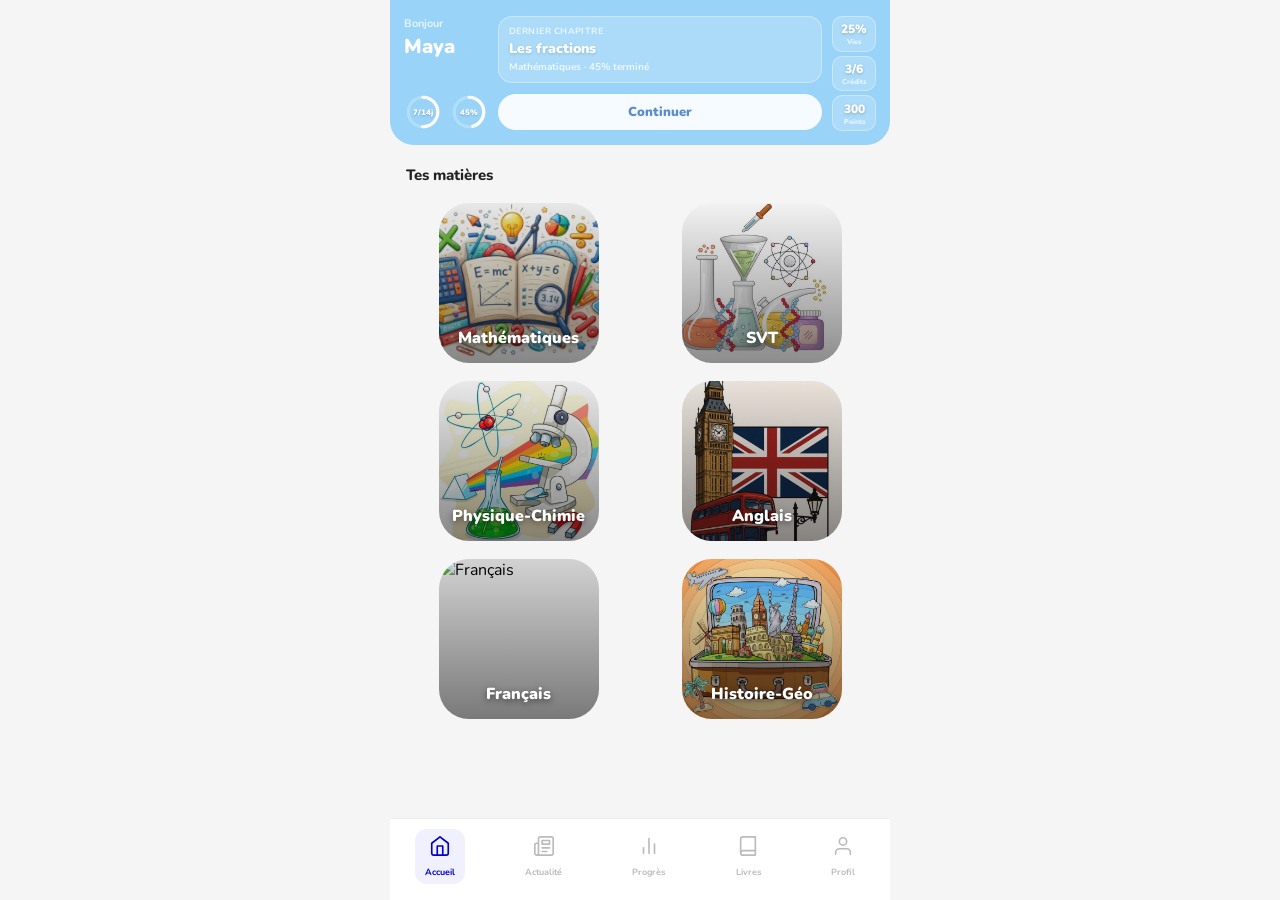
==== accueil.html @ 52ad556b "accueil.html" ====
<!DOCTYPE html>
<html lang="fr">
<head>
    <meta charset="UTF-8">
    <meta name="viewport" content="width=device-width, initial-scale=1.0">
    <title>EPPIA - Accueil</title>
    <style>
        @import url('https://fonts.googleapis.com/css2?family=Nunito:wght@400;600;700;800;900&display=swap');

        * { margin: 0; padding: 0; box-sizing: border-box; font-family: 'Nunito', sans-serif; }

        body {
            background: #f5f5f5;
            min-height: 100vh;
            display: flex;
            flex-direction: column;
            max-width: 500px;
            margin: 0 auto;
            padding-bottom: 80px;
        }

        .header {
            background: #99d3f8;
            padding: 16px 14px 14px;
            border-radius: 0 0 24px 24px;
            display: grid;
            grid-template-columns: auto 1fr auto;
            grid-template-rows: auto auto;
            column-gap: 10px;
            row-gap: 10px;
            grid-template-areas:
                "topleft topcenter topright"
                "bottomleft bottomcenter topright";
        }

        .header-top-left {
            grid-area: topleft;
            display: flex;
            flex-direction: column;
            gap: 2px;
        }

        .greeting {
            font-size: 11px;
            font-weight: 700;
            color: rgba(255,255,255,0.75);
        }

        .username {
            font-size: 20px;
            font-weight: 900;
            color: #fff;
        }

        .header-top-center {
            grid-area: topcenter;
            background: rgba(255,255,255,0.18);
            border: 1.5px solid rgba(255,255,255,0.35);
            border-radius: 14px;
            padding: 8px 10px;
            display: flex;
            flex-direction: column;
            gap: 2px;
        }

        .last-label {
            font-size: 9px;
            font-weight: 700;
            color: rgba(255,255,255,0.75);
            text-transform: uppercase;
            letter-spacing: 0.05em;
        }

        .last-name {
            font-size: 14px;
            font-weight: 900;
            color: #fff;
            text-shadow: 0 1px 3px rgba(0,0,0,0.15);
        }

        .last-sub {
            font-size: 10px;
            font-weight: 700;
            color: rgba(255,255,255,0.78);
        }

        .header-right {
            grid-area: topright;
            display: flex;
            flex-direction: column;
            gap: 4px;
        }

        .stat-box {
            background: rgba(255,255,255,0.18);
            border: 1.5px solid rgba(255,255,255,0.35);
            border-radius: 10px;
            padding: 4px 8px;
            text-align: center;
            min-width: 42px;
            flex: 1;
            display: flex;
            flex-direction: column;
            justify-content: center;
        }

        .stat-value {
            font-size: 12px;
            font-weight: 900;
            color: #fff;
            text-shadow: 0 1px 3px rgba(0,0,0,0.2);
        }

        .stat-label {
            font-size: 7px;
            font-weight: 800;
            color: rgba(255,255,255,0.78);
        }

        .header-bottom-left {
            grid-area: bottomleft;
            display: flex;
            gap: 8px;
            align-items: center;
        }

        .circle-wrap {
            position: relative;
            width: 38px;
            height: 38px;
        }

        .circle-wrap svg { transform: rotate(-90deg); }

        .circle-bg {
            fill: none;
            stroke: rgba(255,255,255,0.25);
            stroke-width: 3;
        }

        .circle-fill {
            fill: none;
            stroke: #fff;
            stroke-width: 3;
            stroke-dasharray: 88;
            stroke-linecap: round;
        }

        .circle-text {
            position: absolute;
            top: 50%;
            left: 50%;
            transform: translate(-50%, -50%);
            font-size: 8px;
            font-weight: 900;
            color: #fff;
            white-space: nowrap;
            text-shadow: 0 1px 2px rgba(0,0,0,0.2);
        }

        .header-bottom-center {
            grid-area: bottomcenter;
            display: flex;
            align-items: center;
        }

        .header-bottom-center button {
            width: 100%;
            background: rgba(255,255,255,0.9);
            color: #5b8dcc;
            border: none;
            border-radius: 24px;
            padding: 9px 16px;
            font-size: 13px;
            font-weight: 900;
            cursor: pointer;
            font-family: 'Nunito', sans-serif;
        }

        .section-title {
            padding: 20px 16px 10px;
            font-size: 15px;
            font-weight: 800;
            color: #222;
        }

        .bubbles {
            padding: 0 16px;
            display: grid;
            grid-template-columns: repeat(2, 1fr);
            gap: 18px;
            margin-top: 8px;
        }

        .bubble {
           position: relative;
           width: 100%;
           aspect-ratio: 1 / 1;
           max-width: 160px;
           margin: 0 auto;
           border-radius: 30px;
           overflow: hidden;
           cursor: pointer;
           border: none;
           background: #ddd;
           transition: transform 0.15s, box-shadow 0.15s;
       }

      .bubble:hover {
          transform: translateY(-3px);
          box-shadow: 0 8px 20px rgba(0,0,0,.15);
      }


        .bubble:active { transform: scale(0.97); }
        
        .bubble-img {
           width: 100%;
           height: 100%;
           object-fit: cover;
           object-position: center;
           display: block;
        }

       

        .bubble::after {
           content: "";
           position: absolute;
           inset: 0;
           background: linear-gradient(
              to top,
              rgba(0,0,0,.45),
              rgba(0,0,0,.05)
           );
       }
       .bubble-name{
            position: absolute;
            bottom: 14px;
            left: 50%;
            transform: translateX(-50%);
            width: 100%;  
            text-align: center;

            color: white;
            font-size: 16px;
            font-weight: 900;
            text-shadow: 0 2px 6px rgba(0,0,0,.5);
            z-index: 2;
       }
       

        .nav {
            position: fixed;
            bottom: 0;
            left: 50%;
            transform: translateX(-50%);
            width: 100%;
            max-width: 500px;
            background: #fff;
            border-top: 1px solid #eee;
            display: flex;
            justify-content: space-around;
            padding: 10px 0 16px;
        }

        .nav-item {
            display: flex;
            flex-direction: column;
            align-items: center;
            gap: 3px;
            padding: 6px 10px;
            border-radius: 12px;
            cursor: pointer;
            text-decoration: none;
        }

        .nav-item.active { background: #f0f0ff; }

        .nav-icon svg {
            width: 22px;
            height: 22px;
            stroke: #bbb;
            fill: none;
            stroke-width: 1.8;
            stroke-linecap: round;
            stroke-linejoin: round;
        }

        .nav-item.active svg { stroke: #0000cc; }
        .nav-label { font-size: 9px; font-weight: 700; color: #bbb; }
        .nav-item.active .nav-label { color: #0000cc; }
    </style>
</head>
<body>

    <div class="header">

        <div class="header-top-left">
            <div class="greeting">Bonjour</div>
            <div class="username">Maya</div>
        </div>

        <div class="header-top-center">
            <div class="last-label">Dernier chapitre</div>
            <div class="last-name">Les fractions</div>
            <div class="last-sub">Mathématiques · 45% terminé</div>
        </div>

        <div class="header-right">
            <div class="stat-box">
                <div class="stat-value">25%</div>
                <div class="stat-label">Vies</div>
            </div>
            <div class="stat-box">
                <div class="stat-value">3/6</div>
                <div class="stat-label">Crédits</div>
            </div>
            <div class="stat-box">
                <div class="stat-value">300</div>
                <div class="stat-label">Points</div>
            </div>
        </div>

        <div class="header-bottom-left">
            <div class="circle-wrap">
                <svg viewBox="0 0 36 36" width="38" height="38">
                    <circle class="circle-bg" cx="18" cy="18" r="14"/>
                    <circle class="circle-fill" cx="18" cy="18" r="14"
                        style="stroke-dashoffset: 44"/>
                </svg>
                <div class="circle-text">7/14j</div>
            </div>
            <div class="circle-wrap">
                <svg viewBox="0 0 36 36" width="38" height="38">
                    <circle class="circle-bg" cx="18" cy="18" r="14"/>
                    <circle class="circle-fill" cx="18" cy="18" r="14"
                        style="stroke-dashoffset: 48"/>
                </svg>
                <div class="circle-text">45%</div>
            </div>
        </div>

        <div class="header-bottom-center">
            <button onclick="window.location.href='cours.html'">Continuer</button>
        </div>

    </div>

    <div class="section-title">Tes matières</div>

    <div class="bubbles">
        <div class="bubble" onclick="window.location.href='cours.html'">
            <img class="bubble-img" src="IMG_4595.jpeg" alt="Mathématiques">
            <div class="bubble-name">Mathématiques</div>
        </div>
        <div class="bubble" onclick="window.location.href='cours.html'">
            <img class="bubble-img" src="IMG_4586.jpeg" alt="SVT">
            <div class="bubble-name">SVT</div>
        </div>
        <div class="bubble" onclick="window.location.href='cours.html'">
            <img class="bubble-img" src="IMG_4588.jpeg" alt="Physique">
            <div class="bubble-name">Physique-Chimie</div>
        </div>
        <div class="bubble" onclick="window.location.href='cours.html'">
            <img class="bubble-img" src="IMG_4607.jpeg" alt="Anglais">
            <div class="bubble-name">Anglais</div>
        </div>
        <div class="bubble" onclick="window.location.href='cours.html'">
            <img class="bubble-img" src="images/francais.jpeg" alt="Français">
            <div class="bubble-name">Français</div>
        </div>
        <div class="bubble" onclick="window.location.href='cours.html'">
            <img class="bubble-img" src="IMG_4598.jpeg" alt="Histoire-Géo">
            <div class="bubble-name">Histoire-Géo</div>
    </div>

    <div class="nav">
        <a class="nav-item active" href="accueil.html">
            <div class="nav-icon">
                <svg viewBox="0 0 24 24">
                    <path d="M3 9l9-7 9 7v11a2 2 0 01-2 2H5a2 2 0 01-2-2z"/>
                    <polyline points="9 22 9 12 15 12 15 22"/>
                </svg>
            </div>
            <div class="nav-label">Accueil</div>
        </a>
        <a class="nav-item" href="actualites.html">
            <div class="nav-icon">
                <svg viewBox="0 0 24 24">
                    <path d="M4 22h16a2 2 0 002-2V4a2 2 0 00-2-2H8a2 2 0 00-2 2v16a2 2 0 01-2 2zm0 0a2 2 0 01-2-2v-9c0-1.1.9-2 2-2h2"/>
                    <path d="M18 14h-8M15 18h-5M10 6h8v4h-8z"/>
                </svg>
            </div>
            <div class="nav-label">Actualité</div>
        </a>
        <a class="nav-item" href="progression.html">
            <div class="nav-icon">
                <svg viewBox="0 0 24 24">
                    <line x1="18" y1="20" x2="18" y2="10"/>
                    <line x1="12" y1="20" x2="12" y2="4"/>
                    <line x1="6" y1="20" x2="6" y2="14"/>
                </svg>
            </div>
            <div class="nav-label">Progrès</div>
        </a>
        <a class="nav-item" href="livres.html">
            <div class="nav-icon">
                <svg viewBox="0 0 24 24">
                    <path d="M4 19.5A2.5 2.5 0 016.5 17H20"/>
                    <path d="M6.5 2H20v20H6.5A2.5 2.5 0 014 19.5v-15A2.5 2.5 0 016.5 2z"/>
                </svg>
            </div>
            <div class="nav-label">Livres</div>
        </a>
        <a class="nav-item" href="profil.html">
            <div class="nav-icon">
                <svg viewBox="0 0 24 24">
                    <path d="M20 21v-2a4 4 0 00-4-4H8a4 4 0 00-4 4v2"/>
                    <circle cx="12" cy="7" r="4"/>
                </svg>
            </div>
            <div class="nav-label">Profil</div>
        </a>
    </div>

</body>
</html>
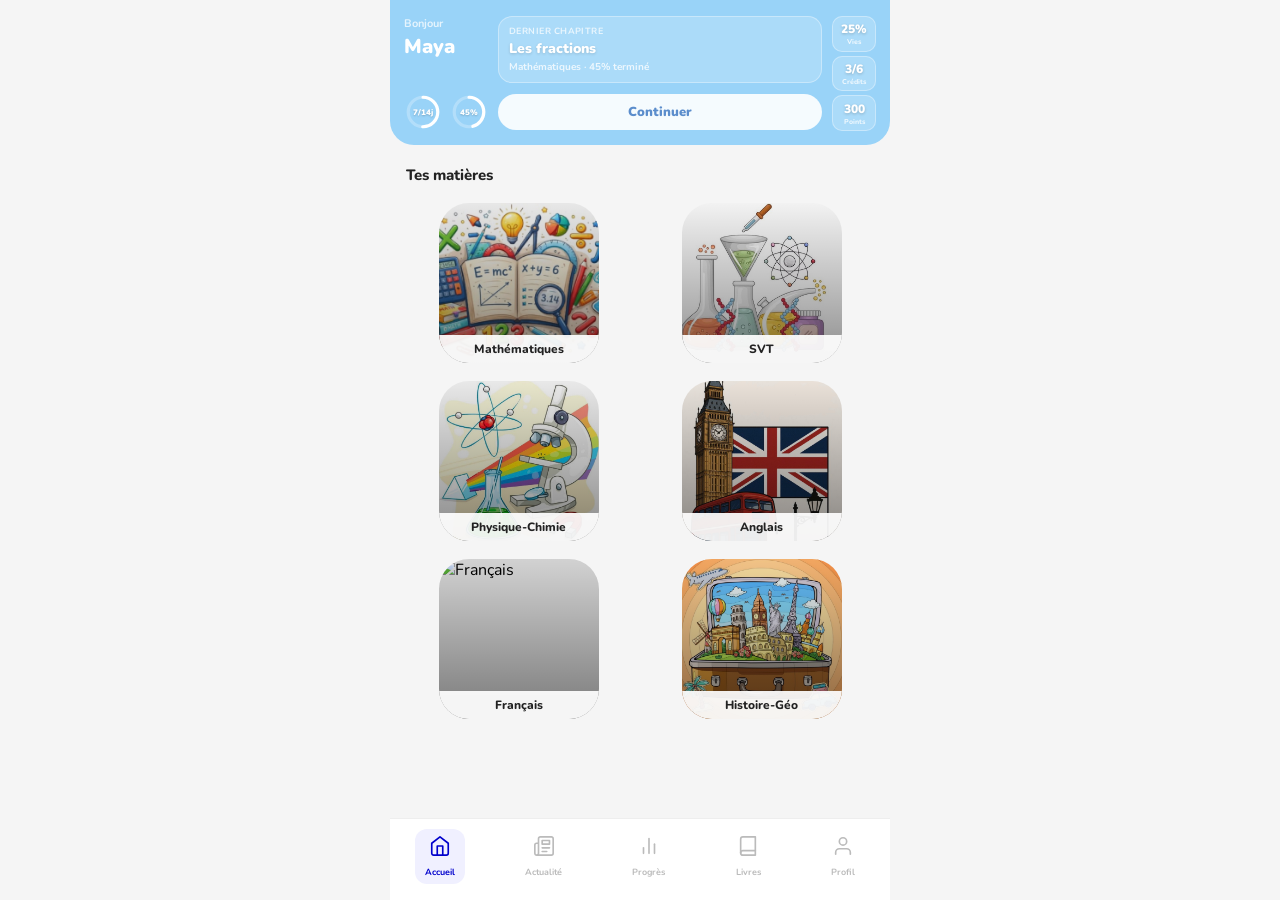
==== commit c86af412: "accueil.html" ====
--- a/accueil.html
+++ b/accueil.html
@@ -234,20 +234,22 @@
               rgba(0,0,0,.05)
            );
        }
-       .bubble-name{
-            position: absolute;
-            bottom: 14px;
-            left: 50%;
-            transform: translateX(-50%);
-            width: 100%;  
-            text-align: center;
-
-            color: white;
-            font-size: 16px;
-            font-weight: 900;
-            text-shadow: 0 2px 6px rgba(0,0,0,.5);
-            z-index: 2;
+
+        .bubble-name {
+           position: absolute;
+           bottom: 0;
+           left: 0;
+           right: 0;
+           background: rgba(255,255,255,0.92);
+           color: #222;
+           font-size: 12px;
+           font-weight: 800;
+           text-align: center;
+           padding: 6px 4px;
+           z-index: 2;
+           border-radius: 0 0 30px 30px;
        }
+
        
 
         .nav {
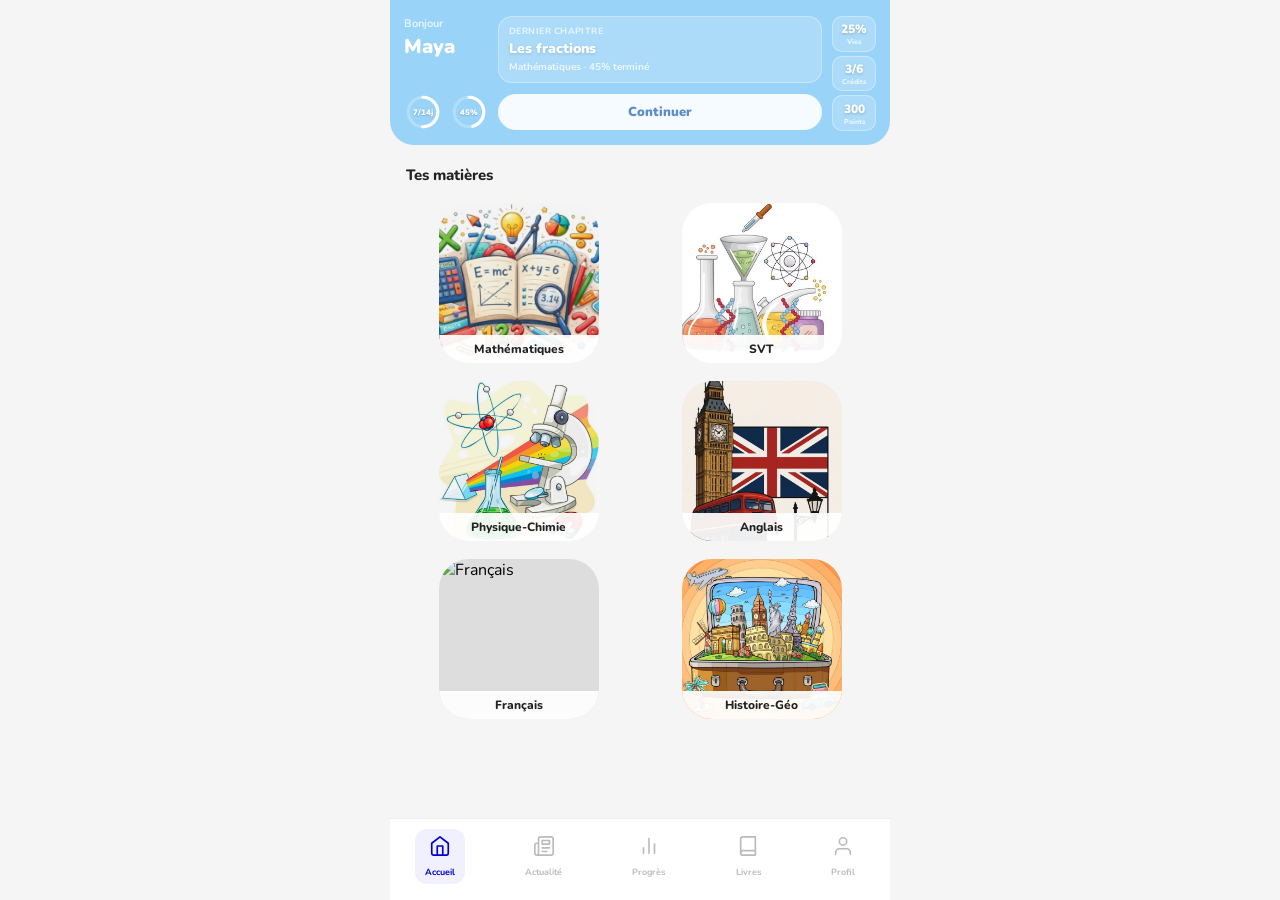
==== commit 160b51ef: "accueil.html" ====
--- a/accueil.html
+++ b/accueil.html
@@ -221,19 +221,7 @@
            object-position: center;
            display: block;
         }
-
-       
-
-        .bubble::after {
-           content: "";
-           position: absolute;
-           inset: 0;
-           background: linear-gradient(
-              to top,
-              rgba(0,0,0,.45),
-              rgba(0,0,0,.05)
-           );
-       }
+        
 
         .bubble-name {
            position: absolute;
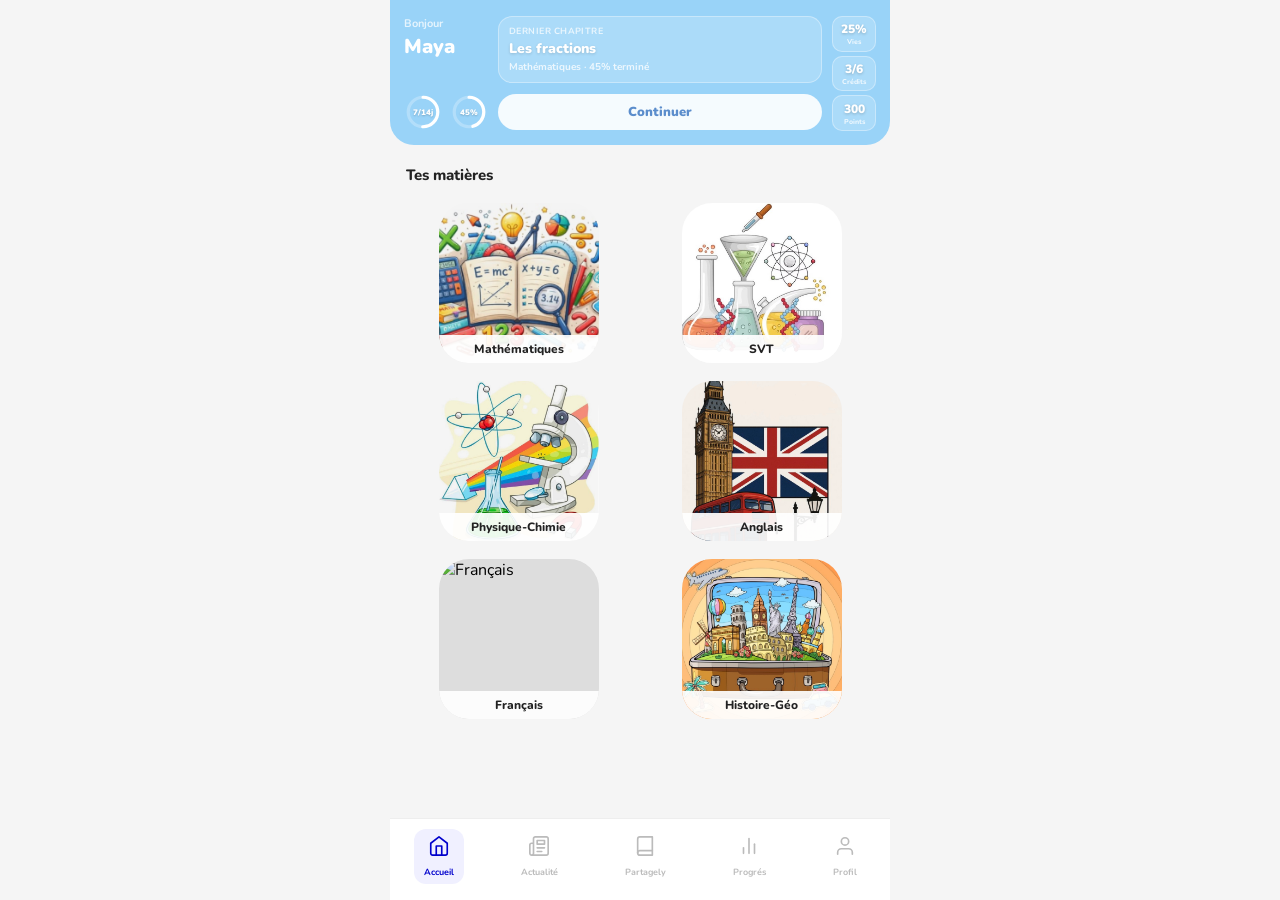
==== commit f3d71c0e: "accueil.html" ====
--- a/accueil.html
+++ b/accueil.html
@@ -384,6 +384,16 @@
             </div>
             <div class="nav-label">Actualité</div>
         </a>
+
+        <a class="nav-item" href="partagely.html">
+            <div class="nav-icon">
+                <svg viewBox="0 0 24 24">
+                    <path d="M4 19.5A2.5 2.5 0 016.5 17H20"/>
+                    <path d="M6.5 2H20v20H6.5A2.5 2.5 0 014 19.5v-15A2.5 2.5 0 016.5 2z"/>
+                </svg>
+            </div>
+            <div class="nav-label">Partagely</div>
+        </a>
         <a class="nav-item" href="progression.html">
             <div class="nav-icon">
                 <svg viewBox="0 0 24 24">
@@ -392,16 +402,7 @@
                     <line x1="6" y1="20" x2="6" y2="14"/>
                 </svg>
             </div>
-            <div class="nav-label">Progrès</div>
-        </a>
-        <a class="nav-item" href="livres.html">
-            <div class="nav-icon">
-                <svg viewBox="0 0 24 24">
-                    <path d="M4 19.5A2.5 2.5 0 016.5 17H20"/>
-                    <path d="M6.5 2H20v20H6.5A2.5 2.5 0 014 19.5v-15A2.5 2.5 0 016.5 2z"/>
-                </svg>
-            </div>
-            <div class="nav-label">Livres</div>
+            <div class="nav-label">Progrés</div>
         </a>
         <a class="nav-item" href="profil.html">
             <div class="nav-icon">
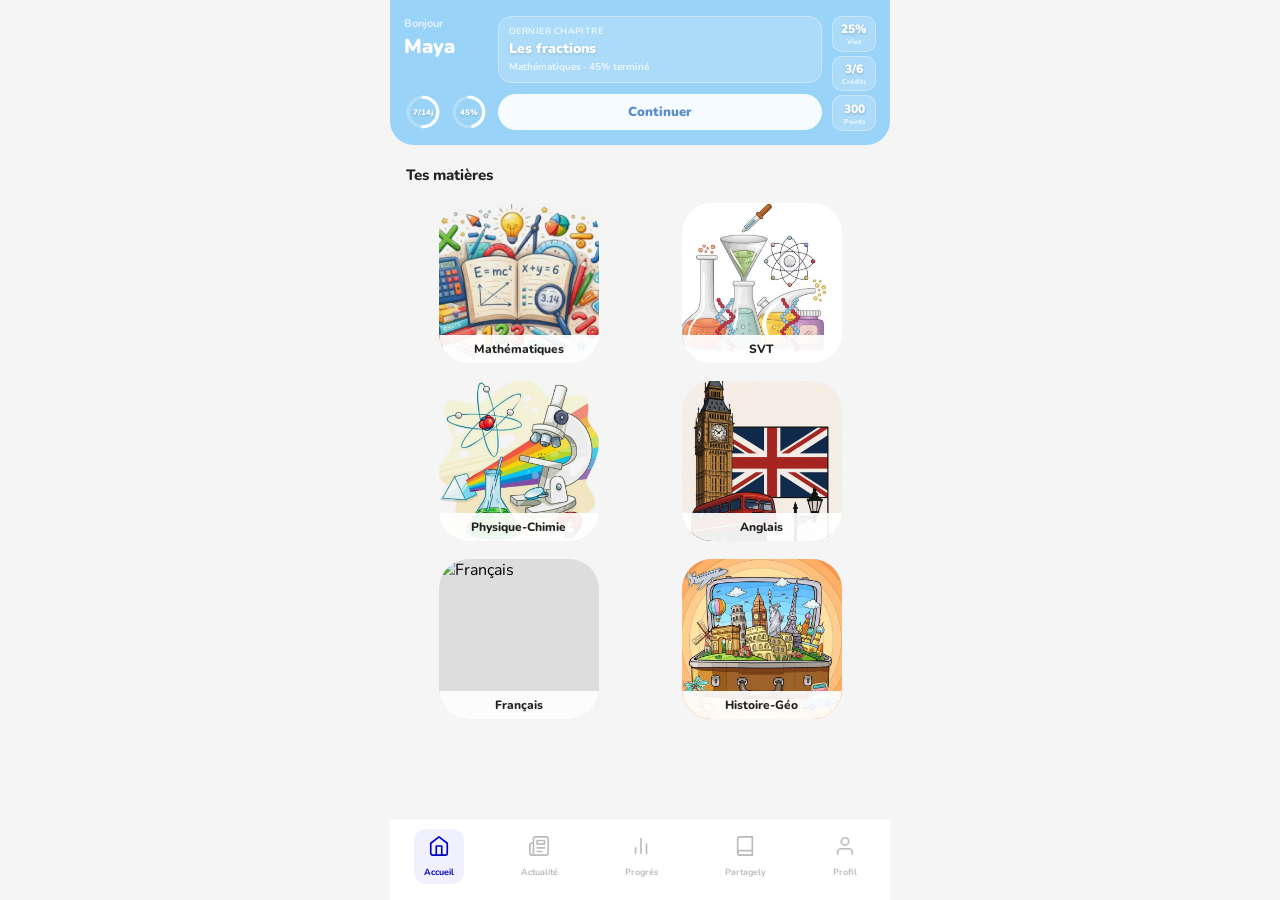
==== commit c0f0f4de: "accueil.html" ====
--- a/accueil.html
+++ b/accueil.html
@@ -384,16 +384,7 @@
             </div>
             <div class="nav-label">Actualité</div>
         </a>
-
-        <a class="nav-item" href="partagely.html">
-            <div class="nav-icon">
-                <svg viewBox="0 0 24 24">
-                    <path d="M4 19.5A2.5 2.5 0 016.5 17H20"/>
-                    <path d="M6.5 2H20v20H6.5A2.5 2.5 0 014 19.5v-15A2.5 2.5 0 016.5 2z"/>
-                </svg>
-            </div>
-            <div class="nav-label">Partagely</div>
-        </a>
+        
         <a class="nav-item" href="progression.html">
             <div class="nav-icon">
                 <svg viewBox="0 0 24 24">
@@ -404,6 +395,17 @@
             </div>
             <div class="nav-label">Progrés</div>
         </a>
+
+        <a class="nav-item" href="partagely.html">
+            <div class="nav-icon">
+                <svg viewBox="0 0 24 24">
+                    <path d="M4 19.5A2.5 2.5 0 016.5 17H20"/>
+                    <path d="M6.5 2H20v20H6.5A2.5 2.5 0 014 19.5v-15A2.5 2.5 0 016.5 2z"/>
+                </svg>
+            </div>
+            <div class="nav-label">Partagely</div>
+        </a>
+        
         <a class="nav-item" href="profil.html">
             <div class="nav-icon">
                 <svg viewBox="0 0 24 24">
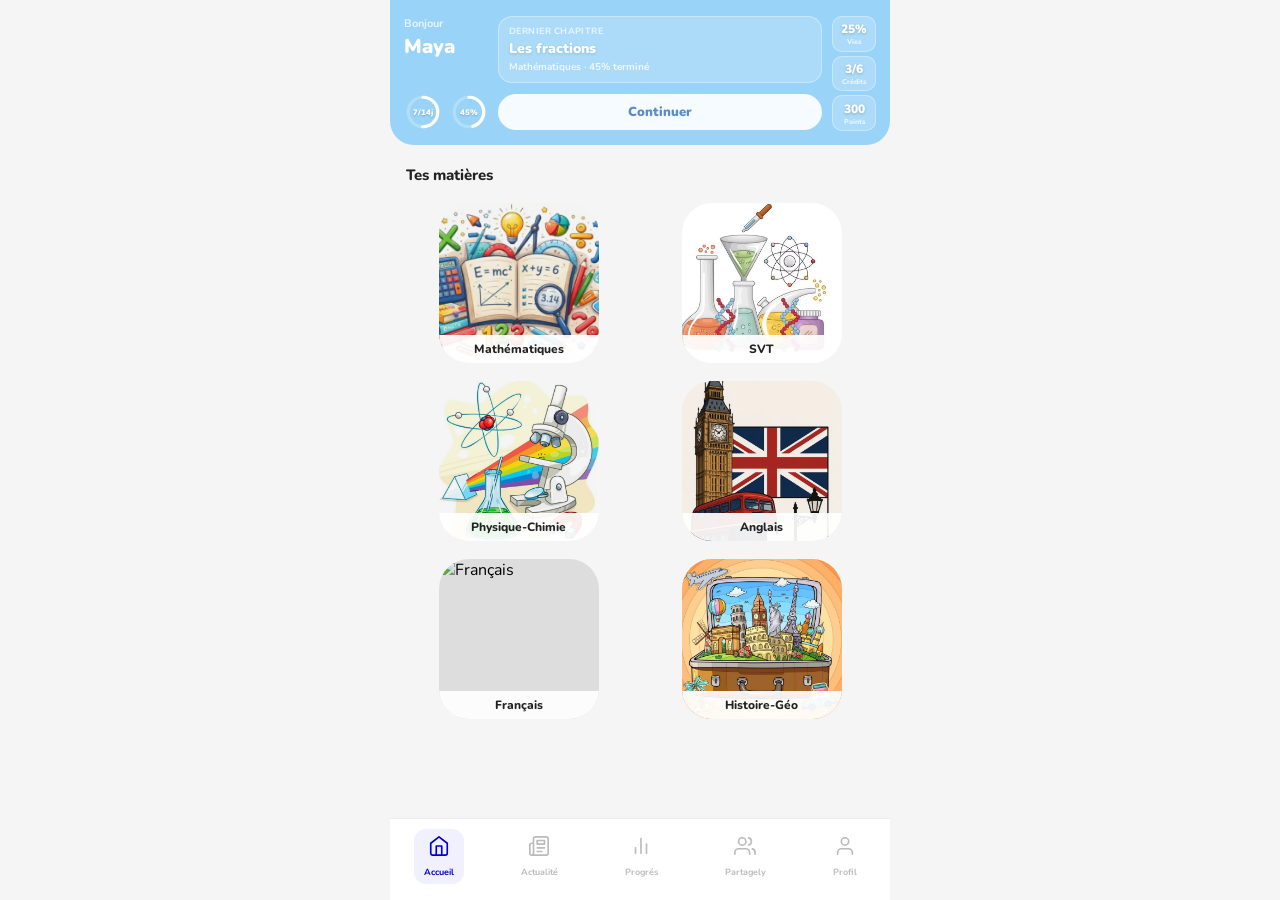
==== commit d41e1076: "accueil.html" ====
--- a/accueil.html
+++ b/accueil.html
@@ -399,8 +399,10 @@
         <a class="nav-item" href="partagely.html">
             <div class="nav-icon">
                 <svg viewBox="0 0 24 24">
-                    <path d="M4 19.5A2.5 2.5 0 016.5 17H20"/>
-                    <path d="M6.5 2H20v20H6.5A2.5 2.5 0 014 19.5v-15A2.5 2.5 0 016.5 2z"/>
+                    <path d="M17 21v-2a4 4 0 00-4-4H5a4 4 0 00-4 4v2"/>
+                    <circle cx="9" cy="7" r="4"/>
+                    <path d="M23 21v-2a4 4 0 00-3-3.87"/>
+                    <path d="M16 3.13a4 4 0 010 7.75"/>
                 </svg>
             </div>
             <div class="nav-label">Partagely</div>
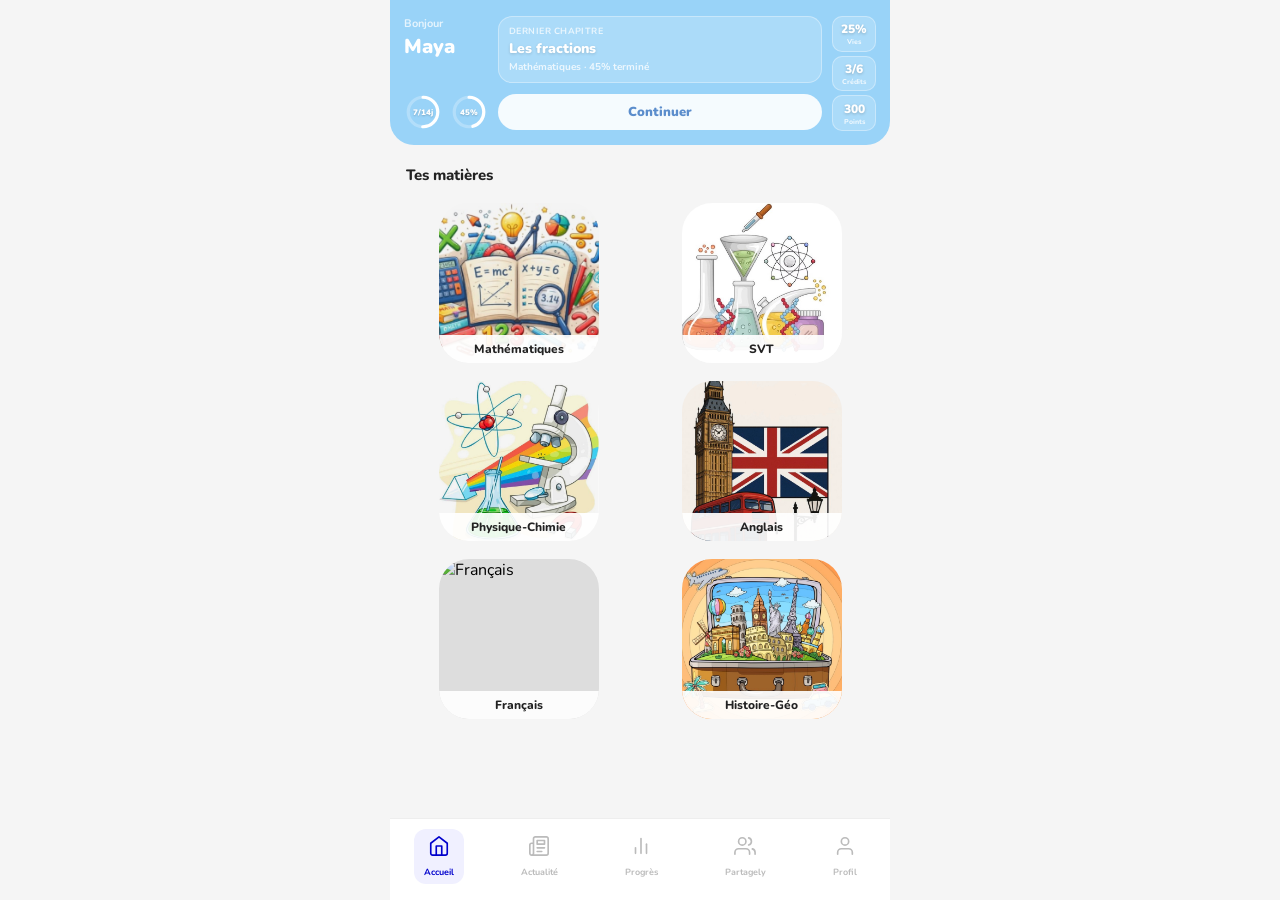
==== commit 670d5652: "accueil.html" ====
--- a/accueil.html
+++ b/accueil.html
@@ -282,10 +282,9 @@
         .nav-item.active .nav-label { color: #0000cc; }
     </style>
 </head>
-<body>
+  <body>
 
     <div class="header">
-
         <div class="header-top-left">
             <div class="greeting">Bonjour</div>
             <div class="username">Maya</div>
@@ -334,7 +333,6 @@
         <div class="header-bottom-center">
             <button onclick="window.location.href='cours.html'">Continuer</button>
         </div>
-
     </div>
 
     <div class="section-title">Tes matières</div>
@@ -363,6 +361,7 @@
         <div class="bubble" onclick="window.location.href='cours.html'">
             <img class="bubble-img" src="IMG_4598.jpeg" alt="Histoire-Géo">
             <div class="bubble-name">Histoire-Géo</div>
+        </div>
     </div>
 
     <div class="nav">
@@ -384,7 +383,6 @@
             </div>
             <div class="nav-label">Actualité</div>
         </a>
-        
         <a class="nav-item" href="progression.html">
             <div class="nav-icon">
                 <svg viewBox="0 0 24 24">
@@ -393,9 +391,8 @@
                     <line x1="6" y1="20" x2="6" y2="14"/>
                 </svg>
             </div>
-            <div class="nav-label">Progrés</div>
+            <div class="nav-label">Progrès</div>
         </a>
-
         <a class="nav-item" href="partagely.html">
             <div class="nav-icon">
                 <svg viewBox="0 0 24 24">
@@ -407,7 +404,6 @@
             </div>
             <div class="nav-label">Partagely</div>
         </a>
-        
         <a class="nav-item" href="profil.html">
             <div class="nav-icon">
                 <svg viewBox="0 0 24 24">
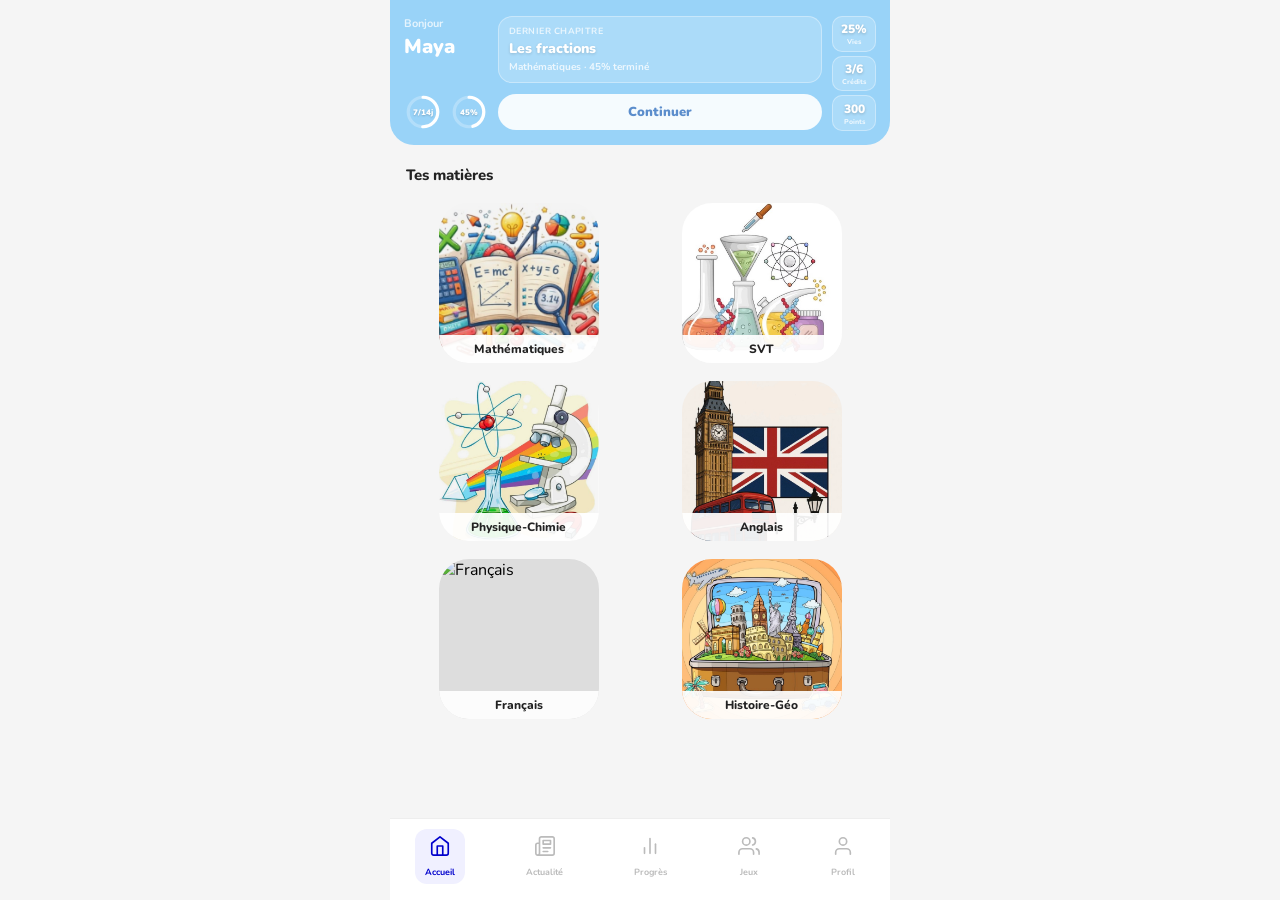
==== commit 39358b57: "Update accueil.html" ====
--- a/accueil.html
+++ b/accueil.html
@@ -393,7 +393,7 @@
             </div>
             <div class="nav-label">Progrès</div>
         </a>
-        <a class="nav-item" href="partagely.html">
+        <a class="nav-item" href="jeux.html">
             <div class="nav-icon">
                 <svg viewBox="0 0 24 24">
                     <path d="M17 21v-2a4 4 0 00-4-4H5a4 4 0 00-4 4v2"/>
@@ -402,7 +402,7 @@
                     <path d="M16 3.13a4 4 0 010 7.75"/>
                 </svg>
             </div>
-            <div class="nav-label">Partagely</div>
+            <div class="nav-label">Jeux</div>
         </a>
         <a class="nav-item" href="profil.html">
             <div class="nav-icon">
